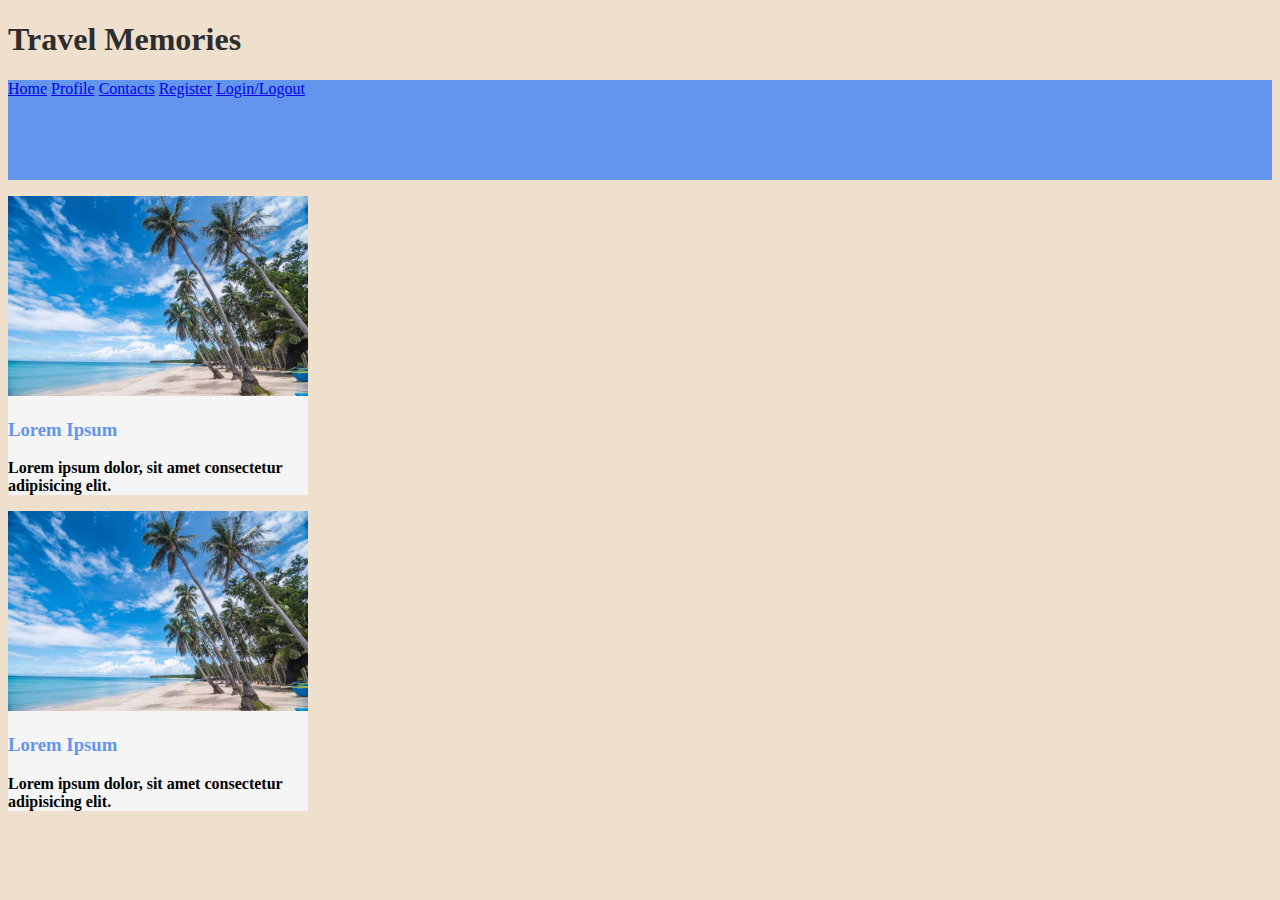
==== index.html @ 243857ea "tese" ====
<!DOCTYPE html>
<html lang="en">
<head>
    <meta charset="UTF-8">
    <meta http-equiv="X-UA-Compatible" content="IE=edge">
    <meta name="viewport" content="width=device-width, initial-scale=1.0">
    <link rel="stylesheet" href="css/style.css">
    <title>Main Page</title>
</head>
<body>
    <h1>Travel Memories</h1>
    <header>
        <nav>
            <a href="#">Home</a>
            <a href="#">Profile</a>
            <a href="#">Contacts</a>
            <a href="#">Register</a>
            <a href="#">Login/Logout</a>
        </nav>
    </header>
    <p></p>
    <div>
        <img src="img/posts/beach.jpeg" width="300">
        <h3>Lorem Ipsum</h3>
        <p>
            <b>Lorem ipsum dolor, sit amet consectetur adipisicing elit.</b>
        </p>
    </div>

    <div>
        <img src="img/posts/beach.jpeg" width="300">
        <h3>Lorem Ipsum</h3>
        <p>
            <b>Lorem ipsum dolor, sit amet consectetur adipisicing elit.</b>
        </p>
    </div>

</body>
</html>
---- css/style.css ----
header, nav {
    color: rgb(52, 51, 51);
    background: #6495ED;
    height: 100px;
}
h1 {
    color: rgb(45, 45, 45);
}
body{
    background: rgb(239, 224, 205);
}
div{
    max-width: 300px;
    background: whitesmoke;
}
h3 {
    color: #6495ED;
}
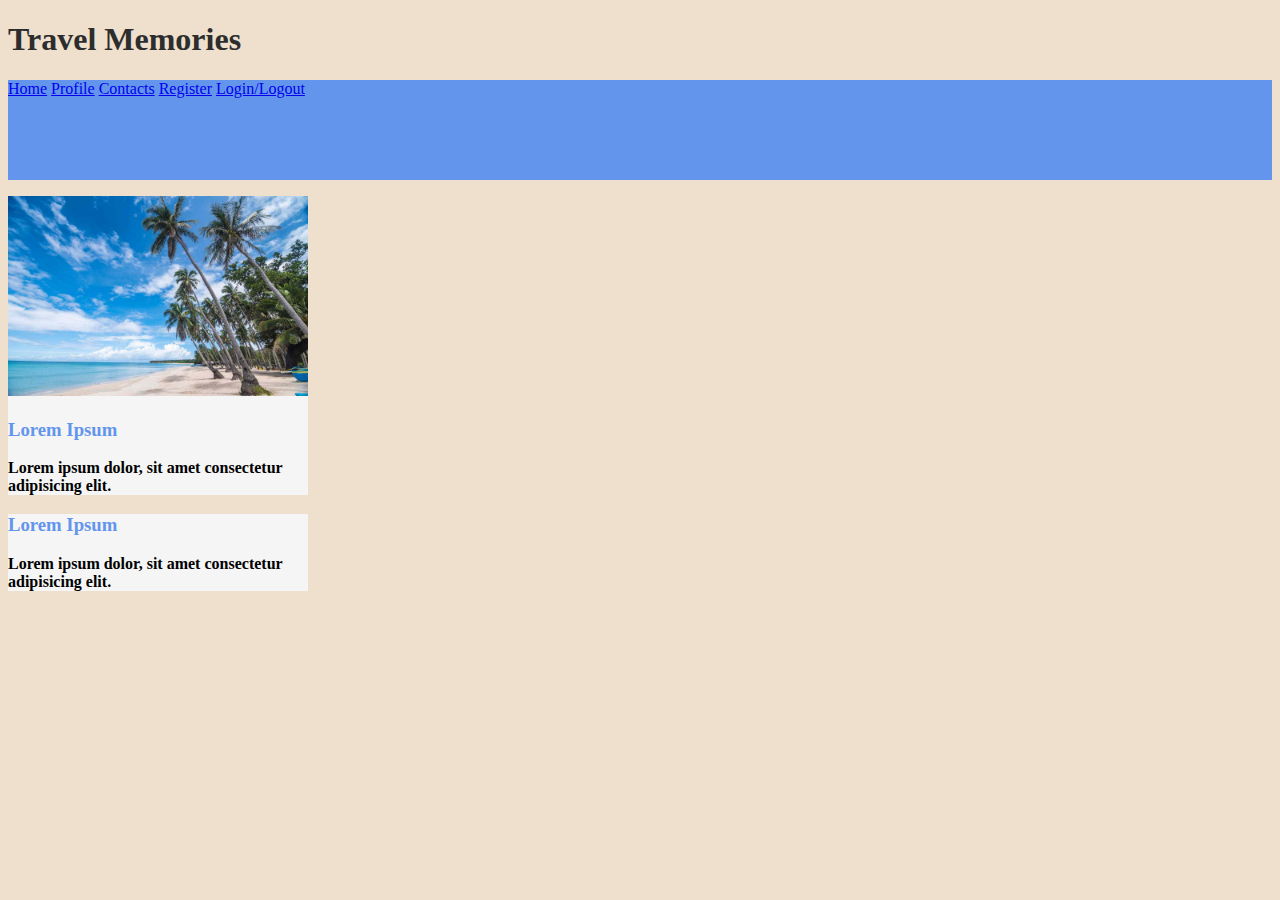
==== commit a62b9b5b: "Please enter the commit message for your changes. Lines starting" ====
--- a/index.html
+++ b/index.html
@@ -28,7 +28,7 @@
     </div>
 
     <div>
-        <img src="img/posts/beach.jpeg" width="300">
+        
         <h3>Lorem Ipsum</h3>
         <p>
             <b>Lorem ipsum dolor, sit amet consectetur adipisicing elit.</b>
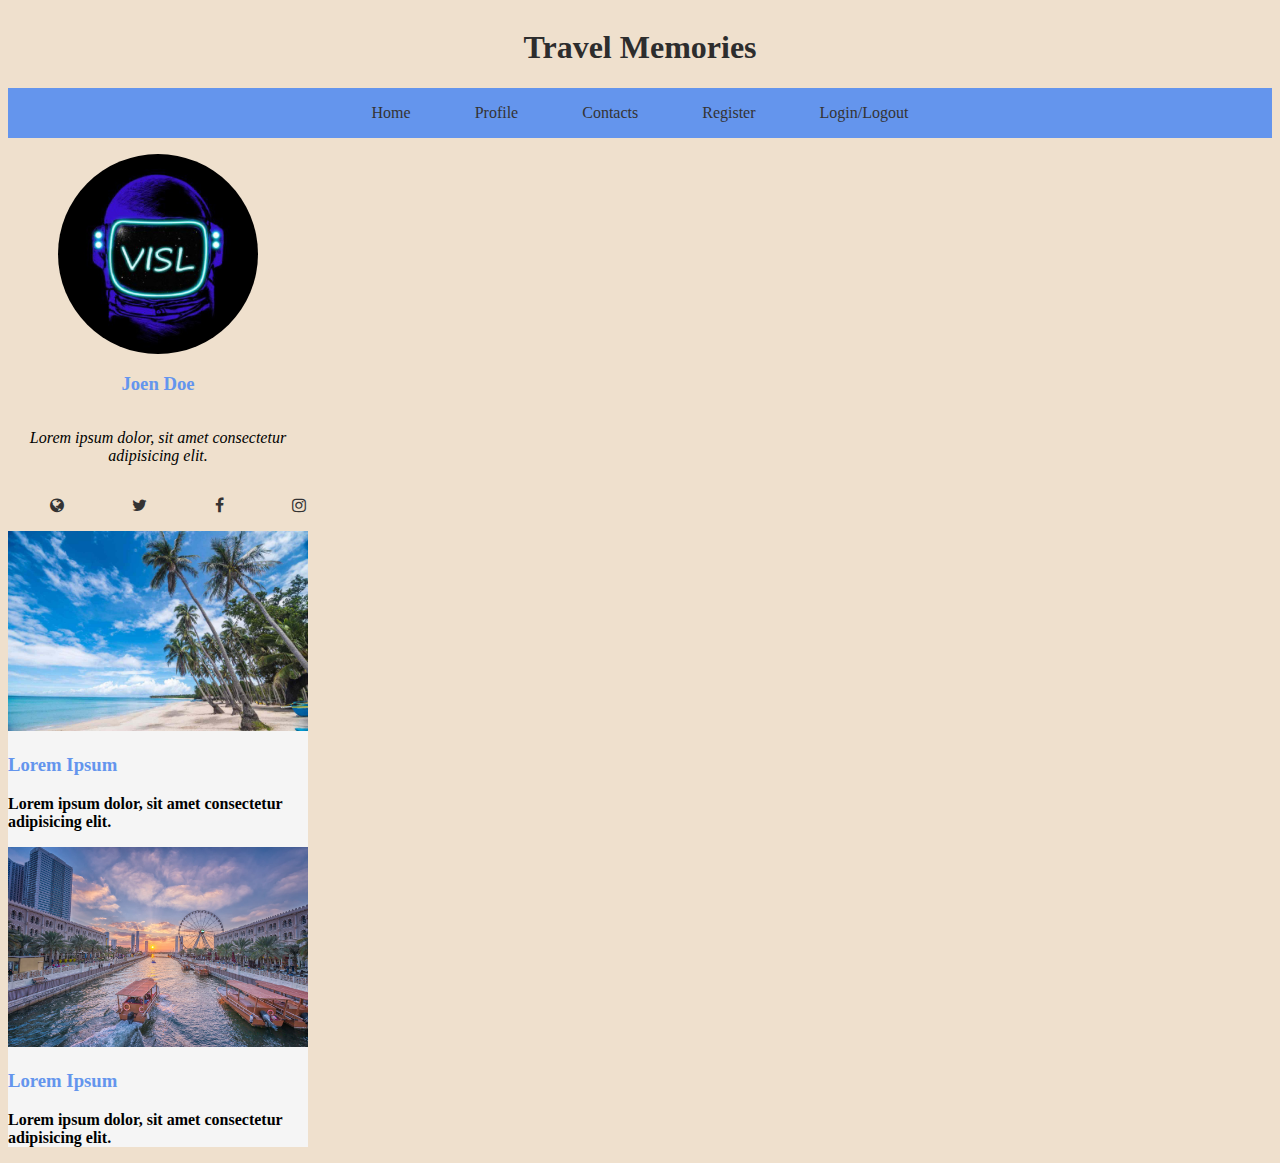
==== commit bdbbcff1: "Some Changes" ====
--- a/index.html
+++ b/index.html
@@ -5,10 +5,13 @@
     <meta http-equiv="X-UA-Compatible" content="IE=edge">
     <meta name="viewport" content="width=device-width, initial-scale=1.0">
     <link rel="stylesheet" href="css/style.css">
+    <link rel="stylesheet" href="https://cdnjs.cloudflare.com/ajax/libs/font-awesome/4.7.0/css/font-awesome.min.css">
     <title>Main Page</title>
 </head>
 <body>
-    <h1>Travel Memories</h1>
+    <div class="main-name">
+        <h1>Travel Memories</h1>
+    </div>  
     <header>
         <nav>
             <a href="#">Home</a>
@@ -19,21 +22,45 @@
         </nav>
     </header>
     <p></p>
-    <div>
-        <img src="img/posts/beach.jpeg" width="300">
-        <h3>Lorem Ipsum</h3>
-        <p>
-            <b>Lorem ipsum dolor, sit amet consectetur adipisicing elit.</b>
-        </p>
-    </div>
+    <div class="main-page">
+        <div class="profile-side-bar">
+            <img class="avatar" src="img/avatars/Visl.jpg">
+            <h3>Joen Doe</h3>
+            <p class="profile-text"><i>Lorem ipsum dolor, sit amet consectetur adipisicing elit.</i></p>
+            <ul class="prof-social">
+                <li>
+                  <a title="Blog" href="#" target="_blank"><i class="fa fa-globe"></i></a>
+                </li>
+                <li>
+                    <a title="Twitter" href="#" target="_blank"><i class="fa fa-twitter"></i></a>
+                </li>
+                <li>
+                    <a title="Facebook" href="#" target="_blank"><i class="fa fa-facebook"></i></a>
+                </li>
+                <li>
+                    <a title="Instagram" href="#" target="_blank"><i class="fa fa-instagram"></i></a>
+                </li>
+            </ul>
+        </div>
 
-    <div>
-        
-        <h3>Lorem Ipsum</h3>
-        <p>
-            <b>Lorem ipsum dolor, sit amet consectetur adipisicing elit.</b>
-        </p>
-    </div>
+        <div class="posts">
+            <div>
+                <img src="img/posts/beach.jpeg">
+                <h3>Lorem Ipsum</h3>
+                <p>
+                    <b>Lorem ipsum dolor, sit amet consectetur adipisicing elit.</b>
+                </p>
+            </div>
+
+            <div>
+                <img src="img/posts/italy.jpeg">
+                <h3>Lorem Ipsum</h3>
+                <p>
+                    <b>Lorem ipsum dolor, sit amet consectetur adipisicing elit.</b>
+                </p>
+            </div>
+        </div>
+    </div>  
 
 </body>
 </html>--- a/css/style.css
+++ b/css/style.css
@@ -1,18 +1,56 @@
-header, nav {
+header{
+    display: flex;
+    justify-content: center;
+    align-items: center;
+    background: #6495ED;
+    height: 50px;
+}
+nav, a{
     color: rgb(52, 51, 51);
-    background: #6495ED;
-    height: 100px;
-}
+    text-decoration: none;
+    margin: 30px;
+}   
 h1 {
     color: rgb(45, 45, 45);
 }
 body{
     background: rgb(239, 224, 205);
 }
-div{
+h3 {
+    color: #6495ED;
+}
+img {
+    width: 300px;
+}
+
+.prof-social {
+    margin: 1rem 0;
+    list-style: none;
+    display: flex;
+    gap: 0.5rem;
+  }
+
+.main-name{
+    display: flex;
+    justify-content: center;
+    align-items: center;
+}
+.posts{
     max-width: 300px;
     background: whitesmoke;
 }
-h3 {
-    color: #6495ED;
+.avatar {
+    width: 200px;
+    border-radius: 100%;
+}
+.profile-text {
+    text-align: center;
+}
+
+.profile-side-bar {
+    display: flex;
+    flex-direction: column;
+	justify-content: center;
+	align-items: center;
+    max-width: 300px;
 }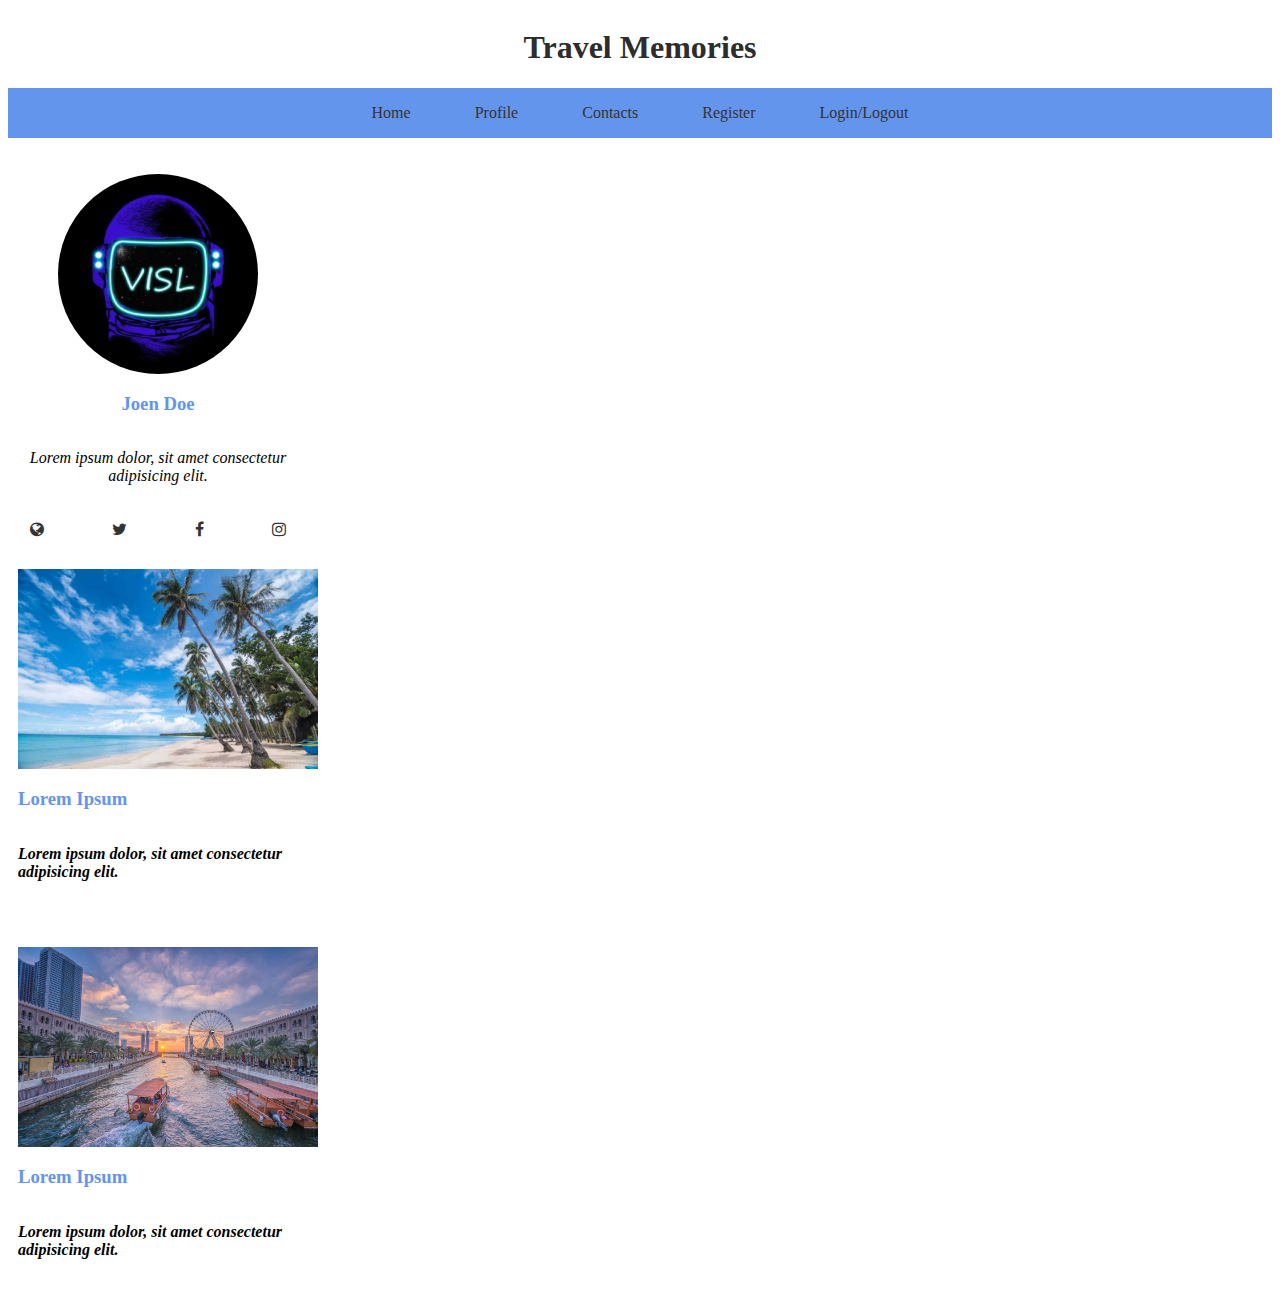
==== commit 6b88bb7e: "Check" ====
--- a/index.html
+++ b/index.html
@@ -26,7 +26,7 @@
         <div class="profile-side-bar">
             <img class="avatar" src="img/avatars/Visl.jpg">
             <h3>Joen Doe</h3>
-            <p class="profile-text"><i>Lorem ipsum dolor, sit amet consectetur adipisicing elit.</i></p>
+            <p class="profile-text">Lorem ipsum dolor, sit amet consectetur adipisicing elit.</p>
             <ul class="prof-social">
                 <li>
                   <a title="Blog" href="#" target="_blank"><i class="fa fa-globe"></i></a>
@@ -44,19 +44,19 @@
         </div>
 
         <div class="posts">
-            <div>
+            <div class="single-post">
                 <img src="img/posts/beach.jpeg">
                 <h3>Lorem Ipsum</h3>
                 <p>
-                    <b>Lorem ipsum dolor, sit amet consectetur adipisicing elit.</b>
+                    <b><i>Lorem ipsum dolor, sit amet consectetur adipisicing elit.</i></b>
                 </p>
             </div>
 
-            <div>
+            <div class="single-post">
                 <img src="img/posts/italy.jpeg">
                 <h3>Lorem Ipsum</h3>
                 <p>
-                    <b>Lorem ipsum dolor, sit amet consectetur adipisicing elit.</b>
+                    <b><i>Lorem ipsum dolor, sit amet consectetur adipisicing elit.</i></b>
                 </p>
             </div>
         </div>
--- a/css/style.css
+++ b/css/style.css
@@ -14,7 +14,7 @@
     color: rgb(45, 45, 45);
 }
 body{
-    background: rgb(239, 224, 205);
+    background: rgb(255, 255, 255);
 }
 h3 {
     color: #6495ED;
@@ -24,7 +24,8 @@
 }
 
 .prof-social {
-    margin: 1rem 0;
+    margin: 10px;
+    padding: 10px;
     list-style: none;
     display: flex;
     gap: 0.5rem;
@@ -37,17 +38,28 @@
 }
 .posts{
     max-width: 300px;
-    background: whitesmoke;
+    background: white;
+    display: grid;
+    grid-gap: 30px;
+}
+.single-post{
+    display: grid;
+    justify-content: center;
+    align-content: center;
+    margin: 10px;
 }
 .avatar {
     width: 200px;
     border-radius: 100%;
+    margin-top: 20px;
 }
 .profile-text {
     text-align: center;
+    font-style: italic;
 }
 
 .profile-side-bar {
+    background-color: white;
     display: flex;
     flex-direction: column;
 	justify-content: center;
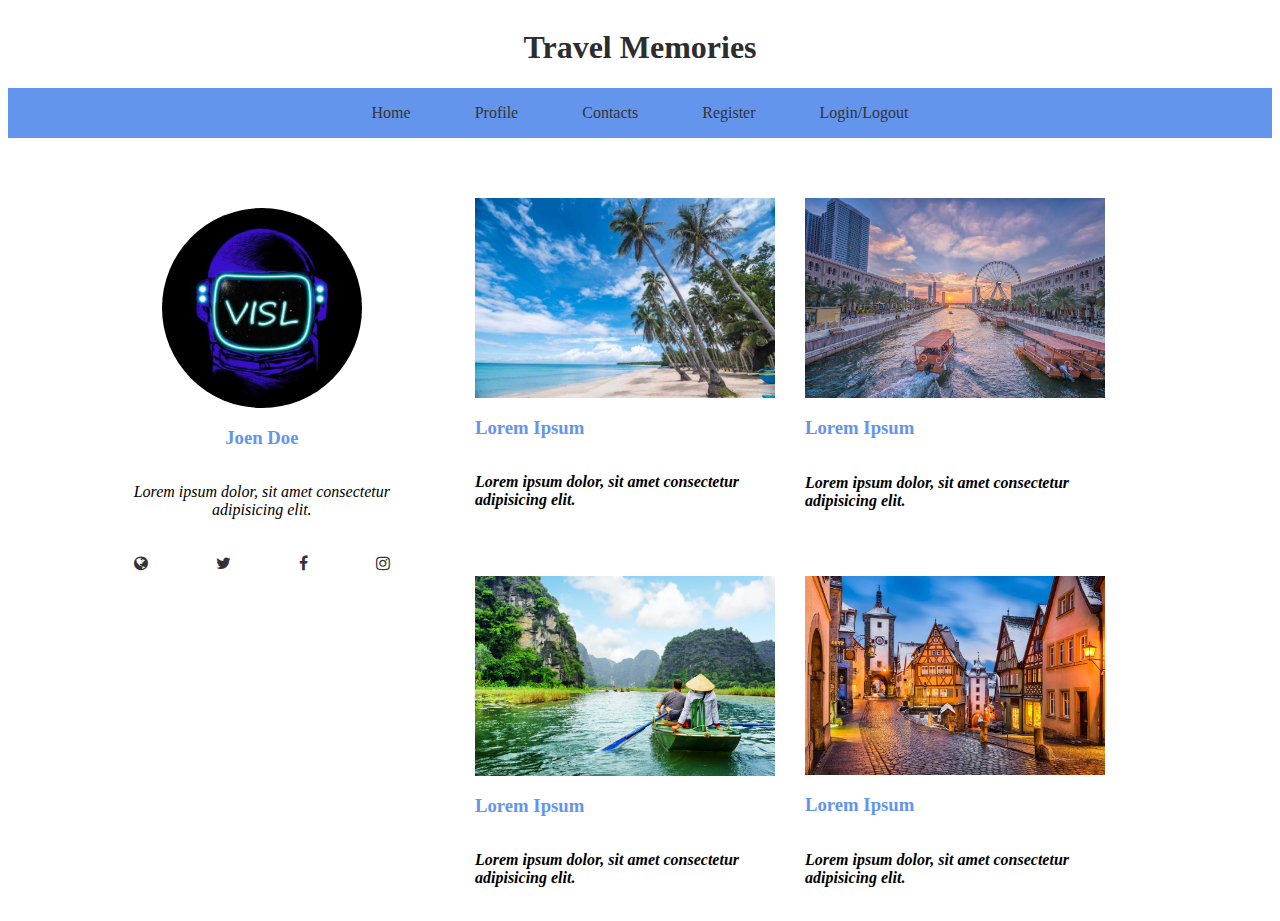
==== commit 68195053: "Main page styling" ====
--- a/index.html
+++ b/index.html
@@ -59,6 +59,20 @@
                     <b><i>Lorem ipsum dolor, sit amet consectetur adipisicing elit.</i></b>
                 </p>
             </div>
+            <div class="single-post">
+                <img src="img/posts/island.jpeg">
+                <h3>Lorem Ipsum</h3>
+                <p>
+                    <b><i>Lorem ipsum dolor, sit amet consectetur adipisicing elit.</i></b>
+                </p>
+            </div>
+            <div class="single-post">
+                <img src="img/posts/german.jpeg">
+                <h3>Lorem Ipsum</h3>
+                <p>
+                    <b><i>Lorem ipsum dolor, sit amet consectetur adipisicing elit.</i></b>
+                </p>
+            </div>
         </div>
     </div>  
 
--- a/css/style.css
+++ b/css/style.css
@@ -35,14 +35,24 @@
     display: flex;
     justify-content: center;
     align-items: center;
+
+}
+.main-page{
+    display: flex;
+    justify-content: center;
+    margin-top: 50px;
 }
 .posts{
-    max-width: 300px;
-    background: white;
+    max-width: 900px;
     display: grid;
     grid-gap: 30px;
+    grid-template-columns: 300px 300px;
+    grid-template-rows: auto;
+    flex: 40%;
+    margin-right: 15%;
 }
 .single-post{
+    max-width: 300px;
     display: grid;
     justify-content: center;
     align-content: center;
@@ -59,10 +69,11 @@
 }
 
 .profile-side-bar {
-    background-color: white;
+    max-width: 300px;
     display: flex;
     flex-direction: column;
-	justify-content: center;
 	align-items: center;
-    max-width: 300px;
+    flex: 20%;
+    margin-left: 10%;
+    margin-right: 5%;
 }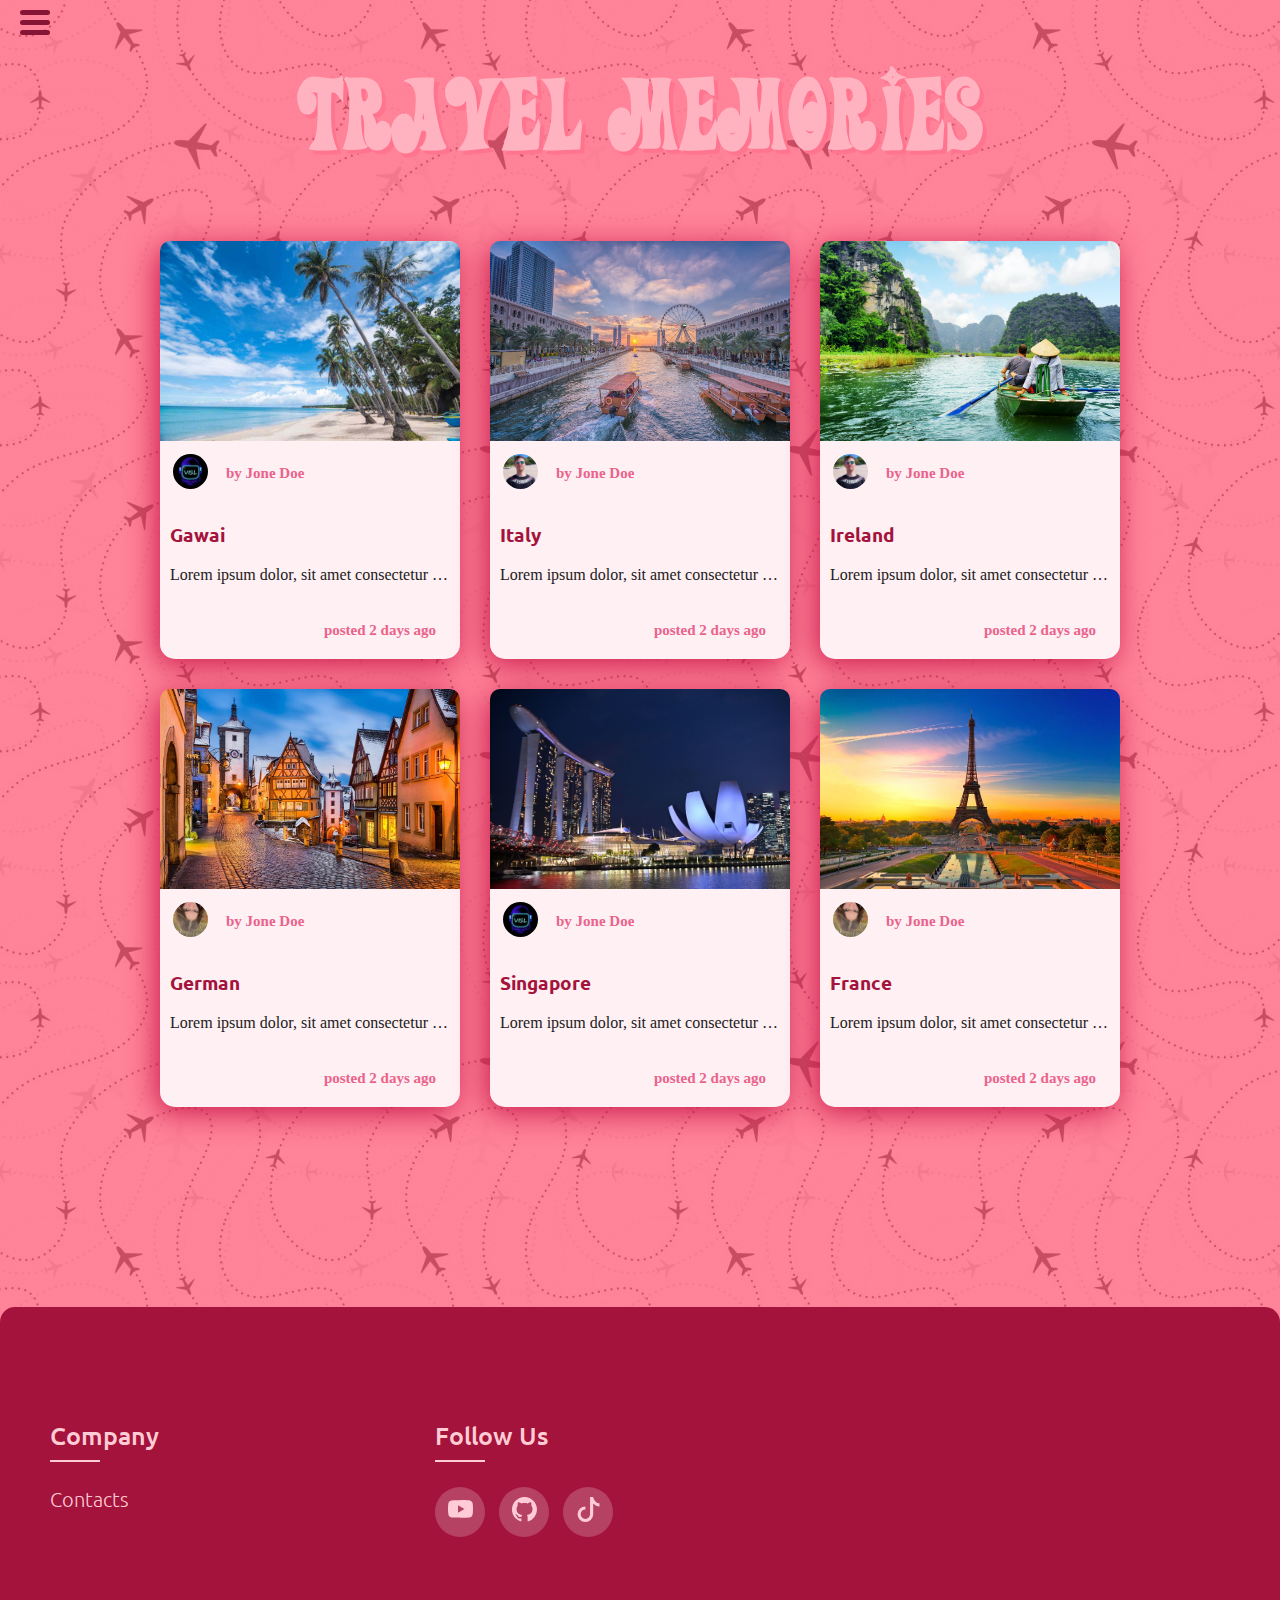
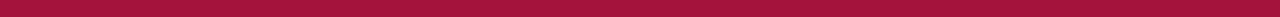
==== commit 1adf7f14: "-" ====
--- a/index.html
+++ b/index.html
@@ -5,8 +5,10 @@
     <meta http-equiv="X-UA-Compatible" content="IE=edge">
     <meta name="viewport" content="width=device-width, initial-scale=1.0">
     <link rel="stylesheet" href="css/style.css">
+    <link rel="stylesheet" href="css/hamburger-menu.css">
     <link rel="stylesheet" href="https://cdnjs.cloudflare.com/ajax/libs/font-awesome/4.7.0/css/font-awesome.min.css">
-    <title>Main Page</title>
+    <link href="https://fonts.googleapis.com/css2?family=Ubuntu:ital,wght@0,300;0,400;0,500;1,300;1,500&display=swap" rel="stylesheet">
+    <title>Home</title>
 </head>
 <body>
     <div class="main-name">
@@ -14,67 +16,207 @@
     </div>  
     <header>
         <nav>
-            <a href="#">Home</a>
-            <a href="#">Profile</a>
-            <a href="#">Contacts</a>
-            <a href="#">Register</a>
-            <a href="#">Login/Logout</a>
+            <div class="hamberger-menu">
+                <input id="menu-switch" type="checkbox" />
+                <label class="menu-btn" for="menu-switch">
+                    <span></span>
+                </label>
+
+                <ul class="menu-box">   
+                        <li><a class="menu-item" href="home.html">Home</a></li>
+                        <li><a class="menu-item" href="profile.html">Profile</a></li>
+                        <li><a class="menu-item" href="#">Contacts</a></li>
+                        <li><a class="menu-item" href="about.html">About</a></li>
+                        <li><a class="menu-item" href="registration.html">Register</a></li>
+                        <li><a class="menu-item" href="login.html">Login</a></li>
+                </ul>
+            </div>
+            <div class="nav-link">
+                <a class="home-link" href="home.html">Home</a>  
+                <a class="about-link" href="about.html">About</a>  
+                
+                <a class="login-link" href="login.html">Login</a>
+                <a class="profile-link" href="profile.html"><svg style="color: rgb(25, 46, 94);" xmlns="http://www.w3.org/2000/svg" width="16" height="16" fill="currentColor" class="bi bi-person-circle" viewBox="0 0 16 16"> <path d="M11 6a3 3 0 1 1-6 0 3 3 0 0 1 6 0z" fill="#192e5e"></path> <path fill-rule="evenodd" d="M0 8a8 8 0 1 1 16 0A8 8 0 0 1 0 8zm8-7a7 7 0 0 0-5.468 11.37C3.242 11.226 4.805 10 8 10s4.757 1.225 5.468 2.37A7 7 0 0 0 8 1z" fill="#192e5e"></path> </svg></a> 
+                <form class="form" action="#" method="get">
+                    <div class="form-field">
+                      <input class="input-text" type="text" name="text" placeholder="Search by Post Title" />
+                    </div>
+                    <input class="btn" type="submit" value="Search" />
+                </form>
+            </div>    
         </nav>
+
     </header>
     <p></p>
     <div class="main-page">
-        <div class="profile-side-bar">
-            <img class="avatar" src="img/avatars/Visl.jpg">
-            <h3>Joen Doe</h3>
-            <p class="profile-text">Lorem ipsum dolor, sit amet consectetur adipisicing elit.</p>
-            <ul class="prof-social">
-                <li>
-                  <a title="Blog" href="#" target="_blank"><i class="fa fa-globe"></i></a>
-                </li>
-                <li>
-                    <a title="Twitter" href="#" target="_blank"><i class="fa fa-twitter"></i></a>
-                </li>
-                <li>
-                    <a title="Facebook" href="#" target="_blank"><i class="fa fa-facebook"></i></a>
-                </li>
-                <li>
-                    <a title="Instagram" href="#" target="_blank"><i class="fa fa-instagram"></i></a>
-                </li>
-            </ul>
+        <div class="posts-home">
+            <div class="single-post">
+                <a href="single_post.html"><img src="img/posts/beach.jpeg"></a>
+                <div class="post-text">
+                    <div class="post-author">
+                        <div class="post-author-img">
+                            <a href="profile.html"><img class="avatar-small" src="img/avatars/Visl.jpg"></a>
+                        </div>
+                        <div class="post-author-text">
+                            <a href="profile.html"><h4>by Jone Doe</h4></a>
+                        </div>
+                    </div>
+                    <h3>Gawai</h3>
+                    <div class="detail-info-post">
+                        <p>
+                            Lorem ipsum dolor, sit amet consectetur adipisicing elit.
+                            Lorem ipsum dolor, sit amet consectetur adipisicing elit.
+                            Lorem ipsum dolor, sit amet consectetur adipisicing elit.
+                            Lorem ipsum dolor, sit amet consectetur adipisicing elit.
+                        </p>
+                     </div>
+                    <div class="posted">
+                        <h4>posted 2 days ago</h4>
+                    </div>
+                </div>
+            </div>
+
+            <div class="single-post">
+                <a href="single_post.html"><img src="img/posts/italy.jpeg"></a>
+                <div class="post-text">
+                    <div class="post-author">
+                        <div class="post-author-img">
+                            <a href="profile.html"><img class="avatar-small" src="img/avatars/kiril.jpg"></a>
+                        </div>
+                        <div class="post-author-text">
+                            <a href="profile.html"><h4>by Jone Doe</h4></a>
+                        </div>
+                    </div>
+                    <h3>Italy</h3>
+                    <div class="detail-info-post">
+                        <p>
+                            Lorem ipsum dolor, sit amet consectetur adipisicing elit.
+                            Lorem ipsum dolor, sit amet consectetur adipisicing elit.
+                            Lorem ipsum dolor, sit amet consectetur adipisicing elit.
+                            Lorem ipsum dolor, sit amet consectetur adipisicing elit.
+                        </p>
+                     </div>
+                    <div class="posted">
+                        <h4>posted 2 days ago</h4>
+                    </div>
+                </div>
+            </div>
+            <div class="single-post">
+                <a href="single_post.html"><img src="img/posts/island.jpeg"></a>
+                <div class="post-text">
+                    <div class="post-author">
+                        <div class="post-author-img">
+                            <a href="profile.html"><img class="avatar-small" src="img/avatars/kiril.jpg"></a>
+                        </div>
+                        <div class="post-author-text">
+                            <a href="profile.html"><h4>by Jone Doe</h4></a>
+                        </div>
+                    </div>
+                    <h3>Ireland</h3>
+                    <p>
+                        Lorem ipsum dolor, sit amet consectetur adipisicing elit.
+                    </p>
+                    <div class="posted">
+                        <h4>posted 2 days ago</h4>
+                    </div>
+                </div>
+            </div>
+            <div class="single-post">
+                <a href="single_post.html"><img src="img/posts/german.jpeg"></a>
+                <div class="post-text">
+                    <div class="post-author">
+                        <div class="post-author-img">
+                            <a href="profile.html"><img class="avatar-small" src="img/avatars/masha.jpg"></a>
+                        </div>
+                        <div class="post-author-text">
+                            <a href="profile.html"><h4>by Jone Doe</h4></a>
+                        </div>
+                    </div>
+                    <h3>German</h3>
+                    <div class="detail-info-post">
+                        <p>
+                            Lorem ipsum dolor, sit amet consectetur adipisicing elit.
+                            Lorem ipsum dolor, sit amet consectetur adipisicing elit.
+                            Lorem ipsum dolor, sit amet consectetur adipisicing elit.
+                            Lorem ipsum dolor, sit amet consectetur adipisicing elit.
+                        </p>
+                     </div>
+                    <div class="posted">
+                        <h4>posted 2 days ago</h4>
+                    </div>
+                </div>
+            </div>
+            <div class="single-post">
+                <a href="single_post.html"><img src="img/posts/singapore.jpeg"></a>
+                <div class="post-text">
+                    <div class="post-author">
+                        <div class="post-author-img">
+                            <a href="profile.html"><img class="avatar-small" src="img/avatars/Visl.jpg"></a>
+                        </div>
+                        <div class="post-author-text">
+                            <a href="profile.html"><h4>by Jone Doe</h4></a>
+                        </div>
+                    </div>
+                    <h3>Singapore</h3>
+                    <div class="detail-info-post">
+                        <p>
+                            Lorem ipsum dolor, sit amet consectetur adipisicing elit.
+                            Lorem ipsum dolor, sit amet consectetur adipisicing elit.
+                        </p>
+                     </div>
+                    <div class="posted">
+                        <h4>posted 2 days ago</h4>
+                    </div>
+                </div>
+            </div>
+            <div class="single-post">
+                <a href="single_post.html"><img src="img/posts/france.jpeg"></a>
+                <div class="post-text">
+                    <div class="post-author">
+                        <div class="post-author-img">
+                            <a href="profile.html"><img class="avatar-small" src="img/avatars/masha.jpg"></a>
+                        </div>
+                        <div class="post-author-text">
+                            <a href="profile.html"><h4>by Jone Doe</h4></a>
+                        </div>
+                    </div>
+                    <h3>France</h3>
+                    <div class="detail-info-post">
+                        <p>
+                            Lorem ipsum dolor, sit amet consectetur adipisicing elit.
+                        </p>
+                     </div>
+                    <div class="posted">
+                        <h4>posted 2 days ago</h4>
+                    </div>
+                </div>
+            </div>
         </div>
-
-        <div class="posts">
-            <div class="single-post">
-                <img src="img/posts/beach.jpeg">
-                <h3>Lorem Ipsum</h3>
-                <p>
-                    <b><i>Lorem ipsum dolor, sit amet consectetur adipisicing elit.</i></b>
-                </p>
-            </div>
-
-            <div class="single-post">
-                <img src="img/posts/italy.jpeg">
-                <h3>Lorem Ipsum</h3>
-                <p>
-                    <b><i>Lorem ipsum dolor, sit amet consectetur adipisicing elit.</i></b>
-                </p>
-            </div>
-            <div class="single-post">
-                <img src="img/posts/island.jpeg">
-                <h3>Lorem Ipsum</h3>
-                <p>
-                    <b><i>Lorem ipsum dolor, sit amet consectetur adipisicing elit.</i></b>
-                </p>
-            </div>
-            <div class="single-post">
-                <img src="img/posts/german.jpeg">
-                <h3>Lorem Ipsum</h3>
-                <p>
-                    <b><i>Lorem ipsum dolor, sit amet consectetur adipisicing elit.</i></b>
-                </p>
+    </div>
+    <footer class="footer">
+        <div class="conteiner">
+            <div class="row">
+                
+                <div class="col">
+                    <h5>Company</h5>
+                    <ul>
+                        <li><a href="about.html">Contacts</a></li>
+                    </ul>
+                </div>
+
+                <div class="col">
+                    <h5>Follow us</h5>
+                    <div class="social-links">
+                        <a href="#"><svg style="color: rgb(208, 220, 249);" xmlns="http://www.w3.org/2000/svg" width="16" height="16" fill="currentColor" class="bi bi-youtube" viewBox="0 0 16 16"> <path d="M8.051 1.999h.089c.822.003 4.987.033 6.11.335a2.01 2.01 0 0 1 1.415 1.42c.101.38.172.883.22 1.402l.01.104.022.26.008.104c.065.914.073 1.77.074 1.957v.075c-.001.194-.01 1.108-.082 2.06l-.008.105-.009.104c-.05.572-.124 1.14-.235 1.558a2.007 2.007 0 0 1-1.415 1.42c-1.16.312-5.569.334-6.18.335h-.142c-.309 0-1.587-.006-2.927-.052l-.17-.006-.087-.004-.171-.007-.171-.007c-1.11-.049-2.167-.128-2.654-.26a2.007 2.007 0 0 1-1.415-1.419c-.111-.417-.185-.986-.235-1.558L.09 9.82l-.008-.104A31.4 31.4 0 0 1 0 7.68v-.123c.002-.215.01-.958.064-1.778l.007-.103.003-.052.008-.104.022-.26.01-.104c.048-.519.119-1.023.22-1.402a2.007 2.007 0 0 1 1.415-1.42c.487-.13 1.544-.21 2.654-.26l.17-.007.172-.006.086-.003.171-.007A99.788 99.788 0 0 1 7.858 2h.193zM6.4 5.209v4.818l4.157-2.408L6.4 5.209z" fill="#d0dcf9"></path> </svg></a>
+                        <a href="#"><svg style="color: rgb(208, 220, 249);" xmlns="http://www.w3.org/2000/svg" width="16" height="16" fill="currentColor" class="bi bi-github" viewBox="0 0 16 16"> <path d="M8 0C3.58 0 0 3.58 0 8c0 3.54 2.29 6.53 5.47 7.59.4.07.55-.17.55-.38 0-.19-.01-.82-.01-1.49-2.01.37-2.53-.49-2.69-.94-.09-.23-.48-.94-.82-1.13-.28-.15-.68-.52-.01-.53.63-.01 1.08.58 1.23.82.72 1.21 1.87.87 2.33.66.07-.52.28-.87.51-1.07-1.78-.2-3.64-.89-3.64-3.95 0-.87.31-1.59.82-2.15-.08-.2-.36-1.02.08-2.12 0 0 .67-.21 2.2.82.64-.18 1.32-.27 2-.27.68 0 1.36.09 2 .27 1.53-1.04 2.2-.82 2.2-.82.44 1.1.16 1.92.08 2.12.51.56.82 1.27.82 2.15 0 3.07-1.87 3.75-3.65 3.95.29.25.54.73.54 1.48 0 1.07-.01 1.93-.01 2.2 0 .21.15.46.55.38A8.012 8.012 0 0 0 16 8c0-4.42-3.58-8-8-8z" fill="#d0dcf9"></path> </svg> </a>
+                        <a href="#"><svg style="color: rgb(208, 220, 249);" xmlns="http://www.w3.org/2000/svg" width="16" height="16" fill="currentColor" class="bi bi-tiktok" viewBox="0 0 16 16"> <path d="M9 0h1.98c.144.715.54 1.617 1.235 2.512C12.895 3.389 13.797 4 15 4v2c-1.753 0-3.07-.814-4-1.829V11a5 5 0 1 1-5-5v2a3 3 0 1 0 3 3V0Z" fill="#d0dcf9"></path> </svg></a>
+                        
+                      </div>
+                </div>
+
             </div>
         </div>
-    </div>  
-
+    </footer>
+    
 </body>
 </html>--- a/css/style.css
+++ b/css/style.css
@@ -1,79 +1,585 @@
+@font-face {
+    font-family: "Parisienne-Regular";
+    font-style: normal;
+    src: url("../fonts/Parisienne-Regular.ttf") format("truetype");
+}
+@font-face {
+    font-family: "Naruto-Style";
+    font-style: normal;
+    src: url("../fonts/ninja-naruto.regular.ttf") format("truetype");
+}
+@font-face {
+    font-family: "Squealer";
+    font-style: normal;
+    src: url("../fonts/squealer.regular.otf") format("opentype");
+}
+@font-face {
+    font-family: "Action-Is";
+    font-style: normal;
+    src: url("../fonts/action-is.regular.ttf") format("truetype");
+}
+
+
+
+@media screen and (min-width: 1600px){
+    .form{
+        left: 30% !important;
+    }
+    
+}
+
+@media screen and (max-width: 1450px){
+    .nav-link{
+        display: none;
+    }
+    .hamberger-menu{
+        display: flex !important;
+    }
+
+    header{
+        background: none !important;
+        box-shadow: none !important;
+    }
+
+    .posts-home{
+        margin-top: -150px !important;
+    }
+    
+    .posts{
+        margin-top: -150px !important;
+    }
+
+    .profile-side-bar{
+        margin-top: -150px !important;
+    }
+  
+}
+
+@media screen and (max-width: 1200px){
+    .posts-home{
+        grid-template-columns: 300px 300px !important;
+        grid-template-rows: auto !important;
+    }
+    
+}
+
+@media screen and (max-width: 880px){
+    .posts{
+        grid-template-columns: 300px !important;
+        grid-template-rows: auto !important;
+    }
+}
+
+@media screen and (max-width: 650px){
+    .side-bar{
+        display: none !important;
+    }
+    .posts{
+        grid-template-columns: 300px !important;
+        grid-template-rows: auto !important;
+    }
+    .posts-home{
+        grid-template-columns: 300px !important;
+        grid-template-rows: auto !important;
+    }
+}
+
 header{
+    background: #FF758F;
+    height: 50px;
+    margin-left: 30px;
+    margin-right: 25px;
+    border-radius: 15px;
+    padding: 20px;
+    box-shadow: -4px 13px 34px -14px #A4133C;
+    -webkit-box-shadow: -4px 6px 30px -1px #C9184A; 
+    z-index: 1;
+}
+
+h1 {
+    color: #FFB3C1;
+    text-shadow: 4px 4px 0px #FF758F;
+    font-family: "Action-Is", cursive;
+    font-size: 100px;
+    text-align: center;
+    font-weight: 800;
+}
+h2 {
+    font-family: "Parisienne-Regular";
+    text-align: center;
+    font-size: 40px;
+}
+h4{
+    color: #ea638c;
+    font-size: 15px;
+}
+body{
+    background-image:
+    linear-gradient(65deg, #FF4D6Db2, #FF4D6Db2),
+    url('../img/istockphoto-538992590-612x612.jpg');
+    margin: 0%;
+}
+h3 {
+    color: #A4133C;
+    margin-block-start: 0;
+    margin-block-end: 0;
+    font-family: 'Ubuntu', sans-serif;
+}
+img {
+    object-fit: cover;
+    width: 300px;
+    height: 200px;
+    border-radius: 10px 10px 0px 0px;
+}
+p {
+    font-size: 16px;
+    white-space: nowrap;
+    overflow: hidden;
+    text-overflow: ellipsis;
+    line-height: 1.4;
+    color: #1B2021;
+}
+
+a{
+    text-decoration: none;
+    font-family: optima;
+}
+nav a{
+    color: #FFB3C1;
+    text-decoration: none;
+    font-size: 25px;
+    font-weight: bold;
+    font-family: optima;
+    transition: all 0.3s ease-in-out;
+}  
+ 
+.main-page h3{
+    margin-top: 20px;
+}
+
+.hamberger-menu{
+    display: none;
+}
+
+ .home-link{
+    padding: 10px 15px;
+    font-family: 'Ubuntu', sans-serif;
+    position: absolute;
+    left: 5%;
+}
+
+.home-link:hover{
+    color:#FFF0F3;
+}
+
+.about-link{
+    padding: 10px 15px;
+    font-family: 'Ubuntu', sans-serif;
+    position: absolute;
+    left: 13%;
+}
+
+.about-link:hover{
+    color:#FFF0F3;
+}
+
+.login-link{
+    padding: 10px 15px;
+    font-family: 'Ubuntu', sans-serif;
+    position: absolute;
+    right: 12%;
+}
+
+.login-link:hover{
+    color:#FFF0F3;
+}
+
+.profile-link{
+    margin-top: -2px;
+    padding: 10px 15px;
+    font-family: 'Ubuntu', sans-serif;
+    position: absolute;
+    right: 5%;
+}
+
+.profile-link:hover{
+    color:#F9C5D1;
+}
+
+.profile-link svg{
+    display: block;
+    width: 40px;
+    height: auto;
+}
+
+.profile-link path{
+    fill: #800F2F;
+}
+
+.form{
+    left: 25%;
     display: flex;
     justify-content: center;
-    align-items: center;
-    background: #6495ED;
-    height: 50px;
-}
-nav, a{
-    color: rgb(52, 51, 51);
+    gap: 2rem;
+}
+
+.form .input-text{
+    width: 600px;
+    
+}
+
+.form .form-field input[type="text"]{
+    font-size: 20px;
+    outline: none;
+    padding: 10px 10px;
+    border-radius: 10px;
+    border: 2px solid #A4133C;
+    background-color: #FFF0F3;
+}
+.btn{
+    border: none;
+    padding: 10px 15px;
+    border-radius: 10px;
+    font-size: 22px;
+    color: #FFF0F3;
+    background-color: #A4133C;
+    transition: all 0.3s ease-in-out;
+}
+
+.btn:hover{
+    cursor: pointer;
+    background-color: #FF4D6D;
+}
+
+.btn-edit{
+    margin-top: -20px;
+    float: right;
+    margin-right: 12px;
+    margin-top: 0;
+    transition: all ease-in;
+}
+
+.btn-edit i{
     text-decoration: none;
-    margin: 30px;
-}   
-h1 {
-    color: rgb(45, 45, 45);
-}
-body{
-    background: rgb(255, 255, 255);
-}
-h3 {
-    color: #6495ED;
-}
-img {
-    width: 300px;
-}
-
+    color: #800F2F;
+}
+
+.btn-edit:hover{
+    cursor: pointer;
+    color: #C9184A;
+}
 .prof-social {
     margin: 10px;
     padding: 10px;
     list-style: none;
     display: flex;
-    gap: 0.5rem;
+    
   }
 
 .main-name{
     display: flex;
     justify-content: center;
-    align-items: center;
 
 }
 .main-page{
     display: flex;
     justify-content: center;
     margin-top: 50px;
+    margin-bottom: 200px;
 }
 .posts{
-    max-width: 900px;
     display: grid;
     grid-gap: 30px;
     grid-template-columns: 300px 300px;
     grid-template-rows: auto;
-    flex: 40%;
-    margin-right: 15%;
+}
+.posts-home{
+    display: grid;
+    grid-gap: 30px;
+    grid-template-columns: 300px 300px 300px;
+    grid-template-rows: auto;
 }
 .single-post{
     max-width: 300px;
+    background-color: #FFF0F3;
+    border-radius: 15px;
+    box-shadow: -4px 13px 34px -14px #A4133C;
+    -webkit-box-shadow: -4px 6px 30px -1px #C9184A;
+}
+
+.single-post .post-text{
+    margin-left: 10px;
+    margin-right: 10px;
+}
+.post-author{
     display: grid;
-    justify-content: center;
-    align-content: center;
-    margin: 10px;
+    grid-template-columns: 20% 80%;
+    grid-template-rows: auto;
+    place-items: left;
+
+}
+.post-author .post-author-img{
+    max-width: 40px;
+    display: grid;
+    place-items: center;
+}
+.posted{
+    float: right;
+    margin-right: 5%;
 }
 .avatar {
     width: 200px;
     border-radius: 100%;
     margin-top: 20px;
 }
+.avatar-small{
+    width: 35px;
+    height: 35px;
+    border-radius: 100%;
+}
+
 .profile-text {
     text-align: center;
-    font-style: italic;
+    font-family: optima;
+    white-space: normal;
+    margin-left: 10px;
+    margin-right: 10px;
+}
+
+.side-bar{
+    max-width: 300px;
+    margin-right: 5%;
+}
+
+.main-about{
+    display: flex;
+    justify-content: center;
+    align-items: center;
+    margin-top: 50px;
+    width: 100%;
+    margin-bottom: 200px;
+    flex-direction: column;
+    gap: 50px;
+}
+
+.main-about .about-post{
+    display: flex;
+    max-width: 900px;
+    background-color: #FFF0F3;
+    border-radius: 15px;
+    box-shadow: -4px 13px 34px -14px #A4133C;
+    -webkit-box-shadow: -4px 6px 30px -1px #C9184A;
+}
+
+.workers{
+    display: flex;
+    flex-direction: column;
+    gap: 20px;
+}
+
+.workers .about-post .about-img{
+    overflow: inherit;
+}
+
+.workers img{
+    height: 300px;
+}
+
+.about-post h3{
+    display: flex;
+    align-items: center;
+    padding: 50px;
+    text-align: center;
+}
+
+
+.create-btn{
+    margin-top: 20px;
+}
+
+.create-btn .btn{
+    padding: 20px 73px;
+    border-radius: 25px;
 }
 
 .profile-side-bar {
-    max-width: 300px;
     display: flex;
     flex-direction: column;
 	align-items: center;
-    flex: 20%;
-    margin-left: 10%;
-    margin-right: 5%;
-}+    background-color: #FFF0F3;
+    border-radius: 25px;
+    box-shadow: -4px 13px 34px -14px #A4133C;
+    -webkit-box-shadow: -4px 6px 30px -1px #C9184A;
+}
+
+.profile-side-bar a{
+    color: #C9184A;
+    text-decoration: none;
+    margin: 30px;
+}
+.post-meta {
+    font-family: "Squealer";
+    font-weight: normal;
+    padding-right: 20px;
+    text-align: right;
+    font-size: 20px;
+}
+.post-image {
+    margin: 5px;
+}
+.tag {
+    padding: 2px 2px;
+    margin: 5px 5px;
+}
+.fa {
+    text-align: center;
+}
+.fa:hover {
+    opacity: 0.5;
+}
+.fa-facebook::before {
+    content: "\f082";
+}
+.fa-twitter::before {
+    content: "\f099";
+}
+.fa-instagram::before {
+    content: "\f16d";
+}
+.fa-telegram::before {
+    content: "\f2c6";
+}
+.fa-heart::before {
+    content: "&#xf08a";
+    color:rgb(255, 0, 0);
+
+}
+.fa-heart::after {
+    content: "";
+    color: rgb(255, 0, 0);
+}
+
+.container{
+    max-width: 1170px;
+    margin:auto;
+  }
+  .row{
+    display: flex;
+    flex-wrap: wrap;
+  }
+  ul{
+    list-style: none;
+    padding-left: 0;
+  }
+  .footer{
+    background-color:  #A4133C;
+    border-radius: 15px 15px 0px 0px;
+    padding: 70px 0;
+  }
+
+  .col{
+    width: 25%;
+    padding: 0 15px;
+    margin-left: 35px;
+ }
+ .col h5{
+   font-size: 25px;
+   color: #FFCCD5;
+   text-transform: capitalize;
+   margin-bottom: 35px;
+   font-weight: 500;
+   position: relative;
+   font-family: 'Ubuntu', sans-serif;
+ }
+ .col h5::before{
+   content: '';
+   position: absolute;
+   left:0;
+   bottom: -10px;
+   background-color: #FFCCD5;
+   height: 2px;
+   box-sizing: border-box;
+   width: 50px;
+ }
+
+ .col ul li:not(:last-child){
+    margin-bottom: 10px;
+  }
+  .col ul li a{
+    font-size: 20px;
+    text-transform: capitalize;
+    color: #FFCCD5;
+    text-decoration: none;
+    font-weight: 300;
+    
+    display: block;
+    transition: all 0.3s ease;
+    font-family: 'Ubuntu', sans-serif;
+  }
+  .col ul li a:hover{
+    color: #590D22;
+    padding-left: 8px;
+  }
+  .col .social-links a{
+    display: inline-block;
+    height: 50px;
+    width: 50px;
+    background-color: rgba(255,255,255,0.2);
+    margin:0 10px 10px 0px;
+    text-align: center;
+    line-height: 60px;
+    border-radius: 50%;
+    color: #FFB3C1;
+    transition: all 0.5s ease;
+  }
+
+  .col .social-links a svg{
+    width: 25px;
+    height: auto;
+  }
+
+  .col .social-links a:hover{
+    color: #24262b;
+    background-color: #FFB3C1;
+  }
+
+  .col .social-links a path{
+    fill: #FFCCD5;
+  }
+
+  .col .social-links a path:hover{
+    fill: #1B2021;
+    
+  }
+.post-footer {
+    display: flex;
+    text-decoration: overline underline;
+}
+.post-tags {
+    margin-top: 15px;
+    margin-bottom: 15px;
+    margin-left: 60px;
+    font-size: 18px;
+    width: auto;
+}
+.post-like {
+    margin: 15px 65px 15px 135px;
+    width: auto;
+}
+.share-links {
+    margin: 15px 170px 15px 130px;
+    width: auto;
+    padding-left: 7px;
+}
+.post-like-button {
+    padding-right: 30px;
+}
+.facebook-share {
+    padding-right: 10px;
+}
+.twitter-share {
+    padding-right: 10px;
+}
+.instagram-share {
+    padding-right: 10px;
+}
--- a/css/hamburger-menu.css
+++ b/css/hamburger-menu.css
@@ -0,0 +1,92 @@
+#menu-switch {
+    opacity: 0;
+}
+
+#menu-switch:checked + .menu-btn > span{
+    transform: rotate(45deg);
+}
+
+#menu-switch:checked + .menu-btn > span::before{
+    top: 0;
+    transform: rotate(0deg);
+}
+
+#menu-switch:checked + .menu-btn > span::after{
+    top: 0;
+    transform: rotate(90deg);
+}
+
+#menu-switch:checked ~ .menu-box{
+    left: 0 !important;
+}
+
+.menu-btn{
+    position: fixed;
+    top: 20px;
+    left: 20px;
+    width: 30px;
+    height: 50px;
+    cursor: pointer;
+    z-index: 1;
+}
+
+.menu-btn > span,
+.menu-btn > span::before,
+.menu-btn > span::after {
+    display: block;
+    position: absolute;
+    width: 100%;
+    height: 5px;
+    background-color: #800F2Ff2;
+    transition-duration: .5s;
+    border-radius: 4px;
+}
+
+.menu-btn > span::before {
+    content: '';
+    top: -10px;
+}
+
+.menu-btn > span::after{
+    content: '';
+    top: 10px; 
+}
+
+.menu-box {
+    display: block;
+    position: fixed;
+    top: 0;
+    left: -100%;
+    width: 270px;
+    height: 100%;
+    margin: 0;
+    padding: 80px 0px;
+    list-style: none;
+    background-image: 
+    linear-gradient(65deg, #fff0f380, #ffcbd6b6),
+    url('../img/print.avif');
+    
+    box-shadow: 2px 2px 6px #590D22;
+    transition-duration: .7s;
+}
+
+.menu-box svg{
+    width: 100%;
+    height: 100%;
+}
+
+.menu-item {
+    display: block;
+    padding: 3px 5px;
+    margin: 10px;
+    margin-left: 30px;
+    color: #800F2Ff2;
+    font-family: 'Ubuntu', sans-serif;
+    font-size: 25px;
+    text-decoration: none;
+    transition-duration: .3s;
+}
+
+.menu-item:hover{
+    color: #f399ab;
+}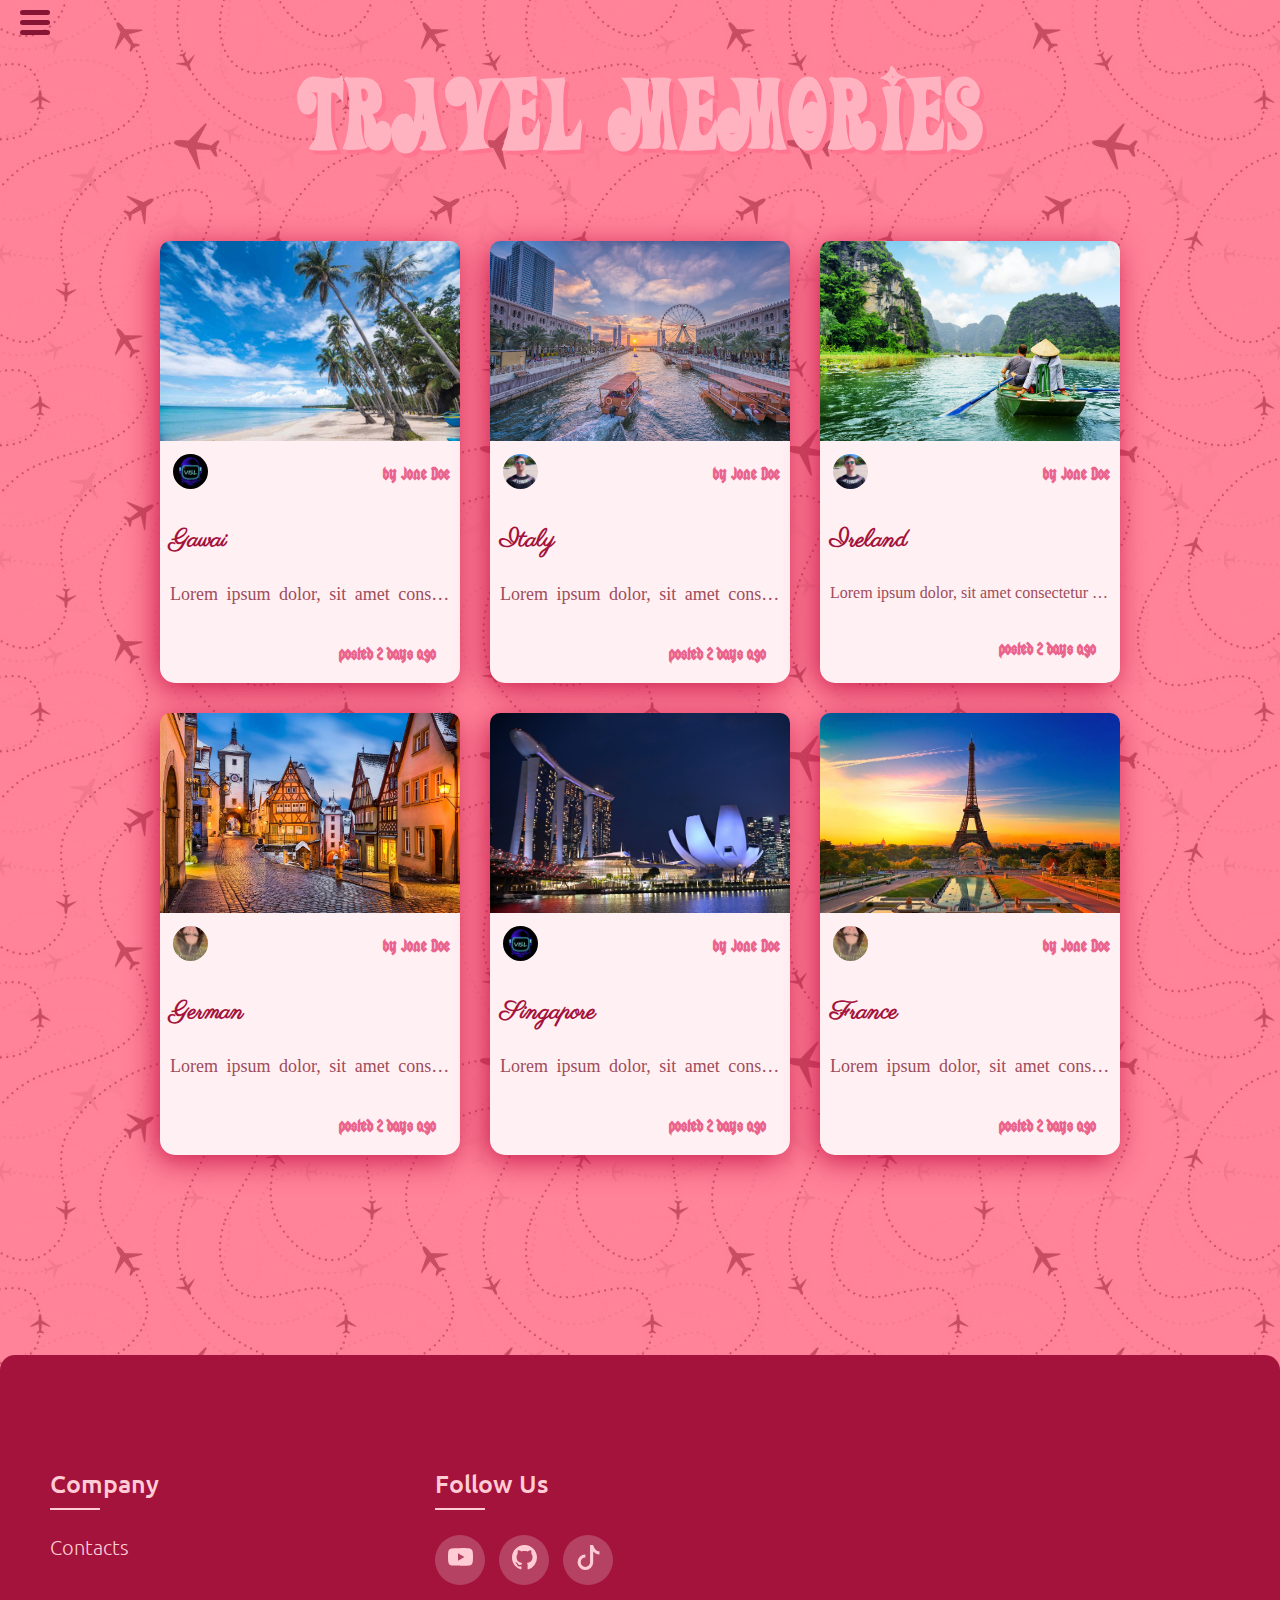
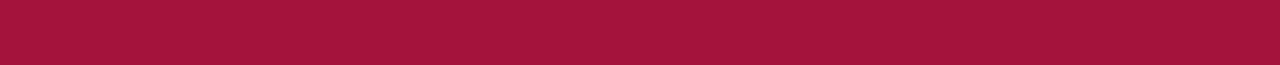
==== commit 26c2829d: "Fix Crossplatform for About and Profile + text styling" ====
--- a/index.html
+++ b/index.html
@@ -23,16 +23,15 @@
                 </label>
 
                 <ul class="menu-box">   
-                        <li><a class="menu-item" href="home.html">Home</a></li>
+                        <li><a class="menu-item" href="index.html">Home</a></li>
                         <li><a class="menu-item" href="profile.html">Profile</a></li>
-                        <li><a class="menu-item" href="#">Contacts</a></li>
                         <li><a class="menu-item" href="about.html">About</a></li>
                         <li><a class="menu-item" href="registration.html">Register</a></li>
                         <li><a class="menu-item" href="login.html">Login</a></li>
                 </ul>
             </div>
             <div class="nav-link">
-                <a class="home-link" href="home.html">Home</a>  
+                <a class="home-link" href="index.html">Home</a>  
                 <a class="about-link" href="about.html">About</a>  
                 
                 <a class="login-link" href="login.html">Login</a>
--- a/css/style.css
+++ b/css/style.css
@@ -49,7 +49,10 @@
         margin-top: -150px !important;
     }
 
-    .profile-side-bar{
+    .side-bar .profile-side-bar{
+        margin-top: -150px !important;
+    }
+    .main-about {
         margin-top: -150px !important;
     }
   
@@ -68,11 +71,21 @@
         grid-template-columns: 300px !important;
         grid-template-rows: auto !important;
     }
+    .main-about .about-post{
+        display: flex !important;
+        flex-direction: column !important;
+    }
+    .workers{
+        max-width: 300px !important;
+    }
 }
 
 @media screen and (max-width: 650px){
     .side-bar{
         display: none !important;
+    }
+    .posts .profile-side-bar{
+        display: flex !important;
     }
     .posts{
         grid-template-columns: 300px !important;
@@ -110,8 +123,10 @@
     font-size: 40px;
 }
 h4{
+    font-family: "Squealer";
+    font-size: 15px;
+    text-align: right;
     color: #ea638c;
-    font-size: 15px;
 }
 body{
     background-image:
@@ -120,10 +135,9 @@
     margin: 0%;
 }
 h3 {
+    font-family: "Parisienne-Regular";
+    font-size: 25px;
     color: #A4133C;
-    margin-block-start: 0;
-    margin-block-end: 0;
-    font-family: 'Ubuntu', sans-serif;
 }
 img {
     object-fit: cover;
@@ -137,7 +151,8 @@
     overflow: hidden;
     text-overflow: ellipsis;
     line-height: 1.4;
-    color: #1B2021;
+    color: #a04c5b;
+    font-family: "Libre-Baskerville-Italic";
 }
 
 a{
@@ -215,7 +230,13 @@
 .profile-link path{
     fill: #800F2F;
 }
-
+.detail-info-post p{
+    font-size: 18px;
+    word-spacing: 4px;
+    line-height: 1.4;
+    color: #a04c5b;
+    font-family: "Libre-Baskerville-Italic";
+}
 .form{
     left: 25%;
     display: flex;
@@ -293,6 +314,9 @@
     grid-template-columns: 300px 300px;
     grid-template-rows: auto;
 }
+.posts .profile-side-bar{
+    display: none;
+}
 .posts-home{
     display: grid;
     grid-gap: 30px;
@@ -356,7 +380,6 @@
     justify-content: center;
     align-items: center;
     margin-top: 50px;
-    width: 100%;
     margin-bottom: 200px;
     flex-direction: column;
     gap: 50px;
@@ -364,7 +387,9 @@
 
 .main-about .about-post{
     display: flex;
+    flex-direction: row;
     max-width: 900px;
+    align-items: center;
     background-color: #FFF0F3;
     border-radius: 15px;
     box-shadow: -4px 13px 34px -14px #A4133C;
